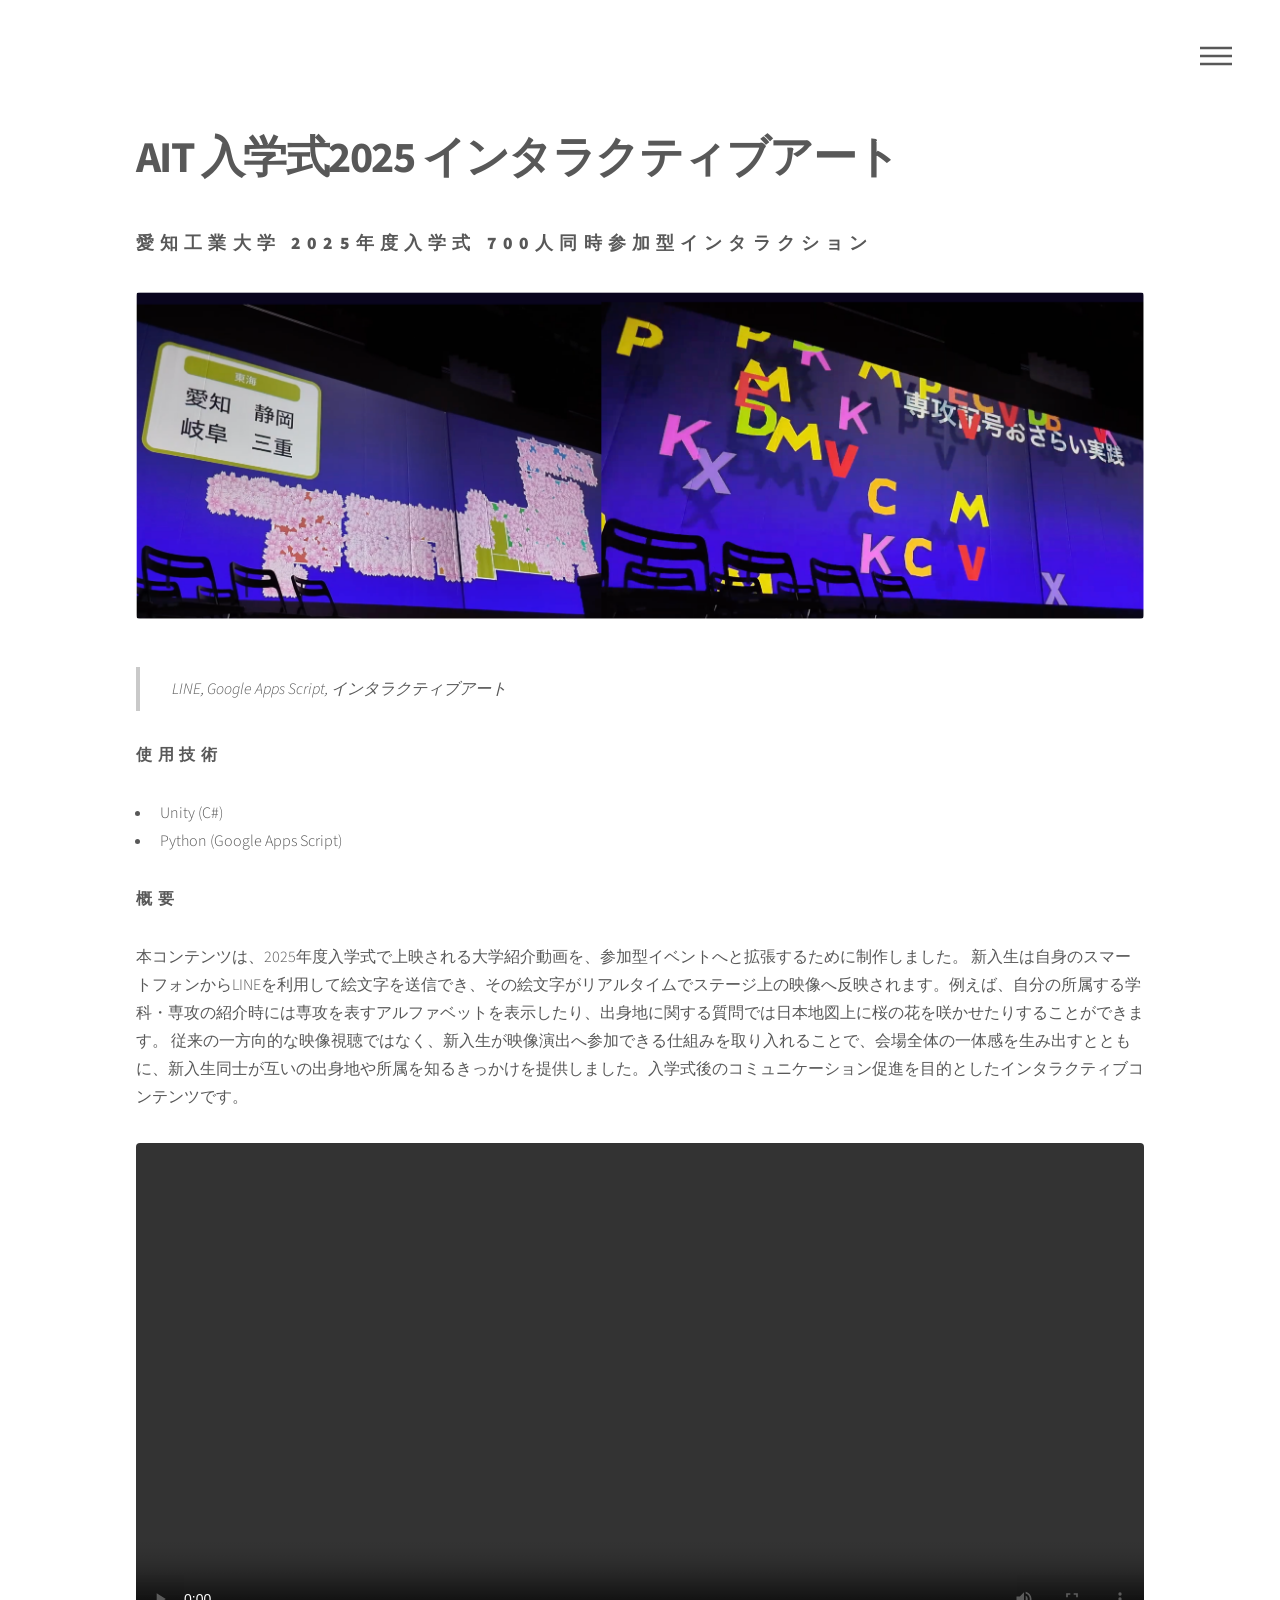
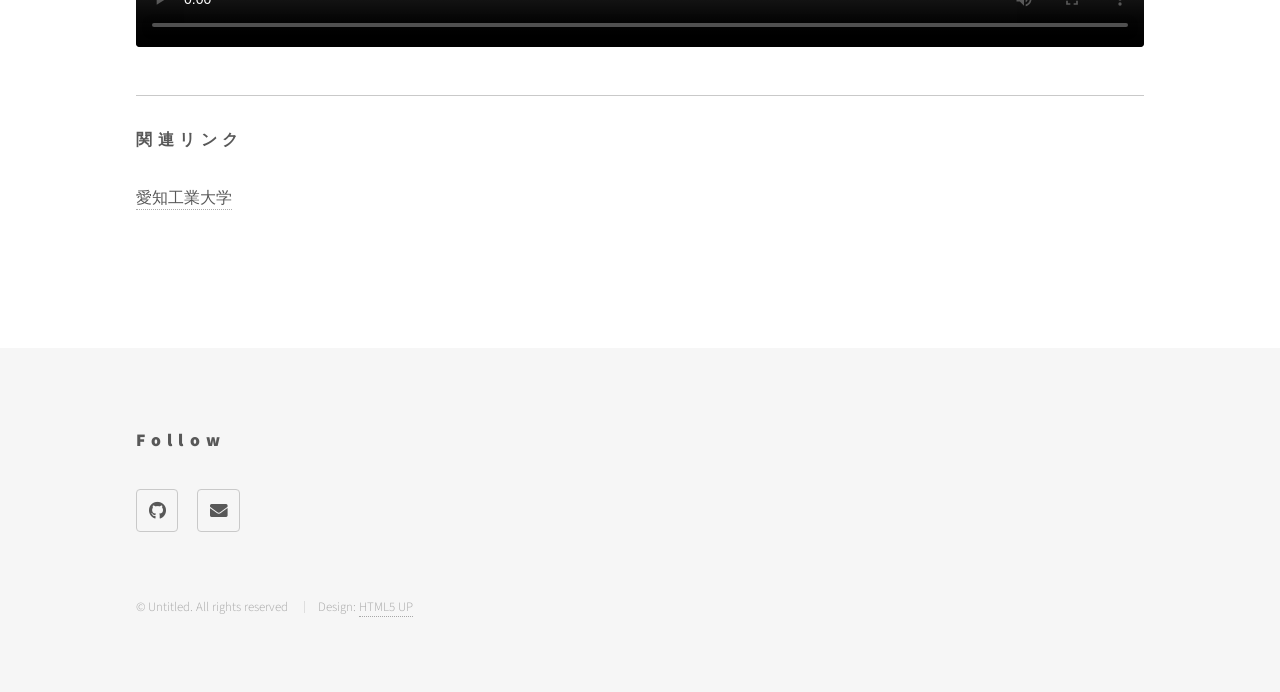
==== sub_pages/ait.html @ f47f924e "add: ait" ====
<!DOCTYPE HTML>
<!--
	Phantom by HTML5 UP
	html5up.net | @ajlkn
	Free for personal and commercial use under the CCA 3.0 license (html5up.net/license)
-->
<html lang="ja">

<head>
    <title>AIT 入学式2025</title>
    <meta charset="utf-8" />
    <meta name="viewport" content="width=device-width, initial-scale=1, user-scalable=no" />
    <link rel="stylesheet" href="../assets/css/main.css" />
    <noscript>
        <link rel="stylesheet" href="../assets/css/noscript.css" />
    </noscript>
</head>

<body class="is-preload">
    <!-- Wrapper -->
    <div id="wrapper">

        <!-- Header -->
        <header id="header">
            <div class="inner">

                <!-- Logo -->
                <!-- <a href="../index.html" class="logo">
                    <span class="symbol"><img src="../images/logo.svg" alt="" /></span><span
                        class="title">Portfolio</span>
                </a> -->

                <!-- Nav -->
                <nav>
                    <ul>
                        <li><a href="#menu">Menu</a></li>
                    </ul>
                </nav>

            </div>
        </header>

        <!-- Menu -->
        <nav id="menu">
            <h2>Menu</h2>
            <ul>
                <li><a href="../index.html">Home</a></li>
                <!--
                <li><a href="../generic.html">Ipsum veroeros</a></li>
                <li><a href="../generic.html">Tempus etiam</a></li>
                <li><a href="../generic.html">Consequat dolor</a></li>
                <li><a href="../elements.html">Elements</a></li>
                -->
            </ul>
        </nav>

        <!-- Main -->
        <div id="main">
            <div class="inner">
                <h1>AIT 入学式2025 インタラクティブアート</h1>
                <h2>愛知工業大学 2025年度入学式 700人同時参加型インタラクション</h2>
                <span class="image main"><img src="../images/sub_pages/ait/header.png" alt="" /></span>

                <blockquote>LINE, Google Apps Script, インタラクティブアート</blockquote>

                <div class="raw">
                    <h3>使用技術</h3>
                    <ul>
                        <li>Unity (C#)</li>
                        <li>Python (Google Apps Script)</li>
                    </ul>
                </div>

                <h3>概要</h3>
                <p>
                    本コンテンツは、2025年度入学式で上映される大学紹介動画を、参加型イベントへと拡張するために制作しました。
                    新入生は自身のスマートフォンからLINEを利用して絵文字を送信でき、その絵文字がリアルタイムでステージ上の映像へ反映されます。例えば、自分の所属する学科・専攻の紹介時には専攻を表すアルファベットを表示したり、出身地に関する質問では日本地図上に桜の花を咲かせたりすることができます。
                    従来の一方向的な映像視聴ではなく、新入生が映像演出へ参加できる仕組みを取り入れることで、会場全体の一体感を生み出すとともに、新入生同士が互いの出身地や所属を知るきっかけを提供しました。入学式後のコミュニケーション促進を目的としたインタラクティブコンテンツです。
                </p>

                <span class="image main"><video src="../movies/sub_pages/ait/ait.mp4" controls
                        style="width: 100%; display: block; border-radius: 4px;"></video></span>

                <hr style="clear: both;" />
                <h3>関連リンク</h3>
                <ul class="alt">
                    <li><a href="https://www.ait.ac.jp/">愛知工業大学</a></li>
                </ul>
            </div>
        </div>

        <!-- Footer -->
        <footer id="footer">
            <div class="inner">
                <section>
                    <h2>Follow</h2>
                    <ul class="icons">
                        <li><a href="https://github.com/Nibosi0501/Nibosi0501"
                                class="icon brands style2 fa-github"><span class="label">GitHub</span></a></li>
                        <li><a href="mailto:nibosi0501@gmail.com" class="icon solid style2 fa-envelope"><span
                                    class="label">Email</span></a></li>
                    </ul>
                </section>
                <ul class="copyright">
                    <li>&copy; Untitled. All rights reserved</li>
                    <li>Design: <a href="http://html5up.net">HTML5 UP</a></li>
                </ul>
            </div>
        </footer>

    </div>

    <!-- Scripts -->
    <script src="../assets/js/jquery.min.js"></script>
    <script src="../assets/js/browser.min.js"></script>
    <script src="../assets/js/breakpoints.min.js"></script>
    <script src="../assets/js/util.js"></script>
    <script src="../assets/js/main.js"></script>

</body>

</html>
---- assets/css/main.css ----
@import url(fontawesome-all.min.css);
@import url("https://fonts.googleapis.com/css?family=Source+Sans+Pro:300,700,900");

/*
	Phantom by HTML5 UP
	html5up.net | @ajlkn
	Free for personal and commercial use under the CCA 3.0 license (html5up.net/license)
*/

html,
body,
div,
span,
applet,
object,
iframe,
h1,
h2,
h3,
h4,
h5,
h6,
p,
blockquote,
pre,
a,
abbr,
acronym,
address,
big,
cite,
code,
del,
dfn,
em,
img,
ins,
kbd,
q,
s,
samp,
small,
strike,
strong,
sub,
sup,
tt,
var,
b,
u,
i,
center,
dl,
dt,
dd,
ol,
ul,
li,
fieldset,
form,
label,
legend,
table,
caption,
tbody,
tfoot,
thead,
tr,
th,
td,
article,
aside,
canvas,
details,
embed,
figure,
figcaption,
footer,
header,
hgroup,
menu,
nav,
output,
ruby,
section,
summary,
time,
mark,
audio,
video {
	margin: 0;
	padding: 0;
	border: 0;
	font-size: 100%;
	font: inherit;
	vertical-align: baseline;
}

article,
aside,
details,
figcaption,
figure,
footer,
header,
hgroup,
menu,
nav,
section {
	display: block;
}

body {
	line-height: 1;
}

ol,
ul {
	list-style: none;
}

blockquote,
q {
	quotes: none;
}

blockquote:before,
blockquote:after,
q:before,
q:after {
	content: '';
	content: none;
}

table {
	border-collapse: collapse;
	border-spacing: 0;
}

body {
	-webkit-text-size-adjust: none;
}

mark {
	background-color: transparent;
	color: inherit;
}

input::-moz-focus-inner {
	border: 0;
	padding: 0;
}

input,
select,
textarea {
	-moz-appearance: none;
	-webkit-appearance: none;
	-ms-appearance: none;
	appearance: none;
}

/* Basic */

@-ms-viewport {
	width: device-width;
}

body {
	-ms-overflow-style: scrollbar;
}

@media screen and (max-width: 480px) {

	html,
	body {
		min-width: 320px;
	}

}

html {
	box-sizing: border-box;
}

*,
*:before,
*:after {
	box-sizing: inherit;
}

body {
	background: #ffffff;
}

body.is-preload *,
body.is-preload *:before,
body.is-preload *:after {
	-moz-animation: none !important;
	-webkit-animation: none !important;
	-ms-animation: none !important;
	animation: none !important;
	-moz-transition: none !important;
	-webkit-transition: none !important;
	-ms-transition: none !important;
	transition: none !important;
}

/* Type */

body,
input,
select,
textarea {
	color: #585858;
	font-family: "Source Sans Pro", Helvetica, sans-serif;
	font-size: 16pt;
	font-weight: 300;
	line-height: 1.75;
}

@media screen and (max-width: 1680px) {

	body,
	input,
	select,
	textarea {
		font-size: 14pt;
	}

}

@media screen and (max-width: 1280px) {

	body,
	input,
	select,
	textarea {
		font-size: 12pt;
	}

}

a {
	-moz-transition: border-bottom-color 0.2s ease, color 0.2s ease;
	-webkit-transition: border-bottom-color 0.2s ease, color 0.2s ease;
	-ms-transition: border-bottom-color 0.2s ease, color 0.2s ease;
	transition: border-bottom-color 0.2s ease, color 0.2s ease;
	text-decoration: none;
	color: #585858;
	border-bottom: dotted 1px rgba(88, 88, 88, 0.5);
}

a:hover {
	border-bottom-color: transparent;
	color: #f2849e !important;
}

strong,
b {
	font-weight: 900;
}

em,
i {
	font-style: italic;
}

p {
	margin: 0 0 2em 0;
}

h1 {
	font-size: 2.75em;
	font-weight: 700;
	line-height: 1.3;
	margin: 0 0 1em 0;
	letter-spacing: -0.035em;
}

h1 a {
	color: inherit;
}

@media screen and (max-width: 736px) {

	h1 {
		font-size: 2em;
		margin: 0 0 1em 0;
	}

}

@media screen and (max-width: 360px) {

	h1 {
		font-size: 1.75em;
	}

}

h2,
h3,
h4,
h5,
h6 {
	font-weight: 900;
	line-height: 1.5;
	margin: 0 0 2em 0;
	/* text-transform: uppercase; */
	letter-spacing: 0.35em;
}

h2 a,
h3 a,
h4 a,
h5 a,
h6 a {
	color: inherit;
}

h2 {
	font-size: 1.1em;
}

h3 {
	font-size: 1em;
}

h4 {
	font-size: 0.8em;
}

h5 {
	font-size: 0.8em;
}

h6 {
	font-size: 0.8em;
}

@media screen and (max-width: 980px) {

	h1 br,
	h2 br,
	h3 br,
	h4 br,
	h5 br,
	h6 br {
		display: none;
	}

}

@media screen and (max-width: 736px) {

	h2 {
		font-size: 1em;
	}

	h3 {
		font-size: 0.8em;
	}

}

sub {
	font-size: 0.8em;
	position: relative;
	top: 0.5em;
}

sup {
	font-size: 0.8em;
	position: relative;
	top: -0.5em;
}

blockquote {
	border-left: solid 4px #c9c9c9;
	font-style: italic;
	margin: 0 0 2em 0;
	padding: 0.5em 0 0.5em 2em;
}

code {
	background: rgba(144, 144, 144, 0.075);
	border-radius: 4px;
	border: solid 1px #c9c9c9;
	font-family: "Courier New", monospace;
	font-size: 0.9em;
	margin: 0 0.25em;
	padding: 0.25em 0.65em;
}

pre {
	-webkit-overflow-scrolling: touch;
	font-family: "Courier New", monospace;
	font-size: 0.9em;
	margin: 0 0 2em 0;
}

pre code {
	display: block;
	line-height: 1.75;
	padding: 1em 1.5em;
	overflow-x: auto;
}

hr {
	border: 0;
	border-bottom: solid 1px #c9c9c9;
	margin: 2em 0;
}

hr.major {
	margin: 3em 0;
}

.align-left {
	text-align: left;
}

.align-center {
	text-align: center;
}

.align-right {
	text-align: right;
}

/* Row */

.row {
	display: flex;
	flex-wrap: wrap;
	box-sizing: border-box;
	align-items: stretch;
}

.row>* {
	box-sizing: border-box;
}

.row.gtr-uniform>*> :last-child {
	margin-bottom: 0;
}

.row.aln-left {
	justify-content: flex-start;
}

.row.aln-center {
	justify-content: center;
}

.row.aln-right {
	justify-content: flex-end;
}

.row.aln-top {
	align-items: flex-start;
}

.row.aln-middle {
	align-items: center;
}

.row.aln-bottom {
	align-items: flex-end;
}

.row>.imp {
	order: -1;
}

.row>.col-1 {
	width: 8.33333%;
}

.row>.off-1 {
	margin-left: 8.33333%;
}

.row>.col-2 {
	width: 16.66667%;
}

.row>.off-2 {
	margin-left: 16.66667%;
}

.row>.col-3 {
	width: 25%;
}

.row>.off-3 {
	margin-left: 25%;
}

.row>.col-4 {
	width: 33.33333%;
}

.row>.off-4 {
	margin-left: 33.33333%;
}

.row>.col-5 {
	width: 41.66667%;
}

.row>.off-5 {
	margin-left: 41.66667%;
}

.row>.col-6 {
	width: 50%;
}

.row>.off-6 {
	margin-left: 50%;
}

.row>.col-7 {
	width: 58.33333%;
}

.row>.off-7 {
	margin-left: 58.33333%;
}

.row>.col-8 {
	width: 66.66667%;
}

.row>.off-8 {
	margin-left: 66.66667%;
}

.row>.col-9 {
	width: 75%;
}

.row>.off-9 {
	margin-left: 75%;
}

.row>.col-10 {
	width: 83.33333%;
}

.row>.off-10 {
	margin-left: 83.33333%;
}

.row>.col-11 {
	width: 91.66667%;
}

.row>.off-11 {
	margin-left: 91.66667%;
}

.row>.col-12 {
	width: 100%;
}

.row>.off-12 {
	margin-left: 100%;
}

.row.gtr-0 {
	margin-top: 0;
	margin-left: 0em;
}

.row.gtr-0>* {
	padding: 0 0 0 0em;
}

.row.gtr-0.gtr-uniform {
	margin-top: 0em;
}

.row.gtr-0.gtr-uniform>* {
	padding-top: 0em;
}

.row.gtr-25 {
	margin-top: 0;
	margin-left: -0.5em;
}

.row.gtr-25>* {
	padding: 0 0 0 0.5em;
}

.row.gtr-25.gtr-uniform {
	margin-top: -0.5em;
}

.row.gtr-25.gtr-uniform>* {
	padding-top: 0.5em;
}

.row.gtr-50 {
	margin-top: 0;
	margin-left: -1em;
}

.row.gtr-50>* {
	padding: 0 0 0 1em;
}

.row.gtr-50.gtr-uniform {
	margin-top: -1em;
}

.row.gtr-50.gtr-uniform>* {
	padding-top: 1em;
}

.row {
	margin-top: 0;
	margin-left: -2em;
}

.row>* {
	padding: 0 0 0 2em;
}

.row.gtr-uniform {
	margin-top: -2em;
}

.row.gtr-uniform>* {
	padding-top: 2em;
}

.row.gtr-150 {
	margin-top: 0;
	margin-left: -3em;
}

.row.gtr-150>* {
	padding: 0 0 0 3em;
}

.row.gtr-150.gtr-uniform {
	margin-top: -3em;
}

.row.gtr-150.gtr-uniform>* {
	padding-top: 3em;
}

.row.gtr-200 {
	margin-top: 0;
	margin-left: -4em;
}

.row.gtr-200>* {
	padding: 0 0 0 4em;
}

.row.gtr-200.gtr-uniform {
	margin-top: -4em;
}

.row.gtr-200.gtr-uniform>* {
	padding-top: 4em;
}

@media screen and (max-width: 1680px) {

	.row {
		display: flex;
		flex-wrap: wrap;
		box-sizing: border-box;
		align-items: stretch;
	}

	.row>* {
		box-sizing: border-box;
	}

	.row.gtr-uniform>*> :last-child {
		margin-bottom: 0;
	}

	.row.aln-left {
		justify-content: flex-start;
	}

	.row.aln-center {
		justify-content: center;
	}

	.row.aln-right {
		justify-content: flex-end;
	}

	.row.aln-top {
		align-items: flex-start;
	}

	.row.aln-middle {
		align-items: center;
	}

	.row.aln-bottom {
		align-items: flex-end;
	}

	.row>.imp-xlarge {
		order: -1;
	}

	.row>.col-1-xlarge {
		width: 8.33333%;
	}

	.row>.off-1-xlarge {
		margin-left: 8.33333%;
	}

	.row>.col-2-xlarge {
		width: 16.66667%;
	}

	.row>.off-2-xlarge {
		margin-left: 16.66667%;
	}

	.row>.col-3-xlarge {
		width: 25%;
	}

	.row>.off-3-xlarge {
		margin-left: 25%;
	}

	.row>.col-4-xlarge {
		width: 33.33333%;
	}

	.row>.off-4-xlarge {
		margin-left: 33.33333%;
	}

	.row>.col-5-xlarge {
		width: 41.66667%;
	}

	.row>.off-5-xlarge {
		margin-left: 41.66667%;
	}

	.row>.col-6-xlarge {
		width: 50%;
	}

	.row>.off-6-xlarge {
		margin-left: 50%;
	}

	.row>.col-7-xlarge {
		width: 58.33333%;
	}

	.row>.off-7-xlarge {
		margin-left: 58.33333%;
	}

	.row>.col-8-xlarge {
		width: 66.66667%;
	}

	.row>.off-8-xlarge {
		margin-left: 66.66667%;
	}

	.row>.col-9-xlarge {
		width: 75%;
	}

	.row>.off-9-xlarge {
		margin-left: 75%;
	}

	.row>.col-10-xlarge {
		width: 83.33333%;
	}

	.row>.off-10-xlarge {
		margin-left: 83.33333%;
	}

	.row>.col-11-xlarge {
		width: 91.66667%;
	}

	.row>.off-11-xlarge {
		margin-left: 91.66667%;
	}

	.row>.col-12-xlarge {
		width: 100%;
	}

	.row>.off-12-xlarge {
		margin-left: 100%;
	}

	.row.gtr-0 {
		margin-top: 0;
		margin-left: 0em;
	}

	.row.gtr-0>* {
		padding: 0 0 0 0em;
	}

	.row.gtr-0.gtr-uniform {
		margin-top: 0em;
	}

	.row.gtr-0.gtr-uniform>* {
		padding-top: 0em;
	}

	.row.gtr-25 {
		margin-top: 0;
		margin-left: -0.5em;
	}

	.row.gtr-25>* {
		padding: 0 0 0 0.5em;
	}

	.row.gtr-25.gtr-uniform {
		margin-top: -0.5em;
	}

	.row.gtr-25.gtr-uniform>* {
		padding-top: 0.5em;
	}

	.row.gtr-50 {
		margin-top: 0;
		margin-left: -1em;
	}

	.row.gtr-50>* {
		padding: 0 0 0 1em;
	}

	.row.gtr-50.gtr-uniform {
		margin-top: -1em;
	}

	.row.gtr-50.gtr-uniform>* {
		padding-top: 1em;
	}

	.row {
		margin-top: 0;
		margin-left: -2em;
	}

	.row>* {
		padding: 0 0 0 2em;
	}

	.row.gtr-uniform {
		margin-top: -2em;
	}

	.row.gtr-uniform>* {
		padding-top: 2em;
	}

	.row.gtr-150 {
		margin-top: 0;
		margin-left: -3em;
	}

	.row.gtr-150>* {
		padding: 0 0 0 3em;
	}

	.row.gtr-150.gtr-uniform {
		margin-top: -3em;
	}

	.row.gtr-150.gtr-uniform>* {
		padding-top: 3em;
	}

	.row.gtr-200 {
		margin-top: 0;
		margin-left: -4em;
	}

	.row.gtr-200>* {
		padding: 0 0 0 4em;
	}

	.row.gtr-200.gtr-uniform {
		margin-top: -4em;
	}

	.row.gtr-200.gtr-uniform>* {
		padding-top: 4em;
	}

}

@media screen and (max-width: 1280px) {

	.row {
		display: flex;
		flex-wrap: wrap;
		box-sizing: border-box;
		align-items: stretch;
	}

	.row>* {
		box-sizing: border-box;
	}

	.row.gtr-uniform>*> :last-child {
		margin-bottom: 0;
	}

	.row.aln-left {
		justify-content: flex-start;
	}

	.row.aln-center {
		justify-content: center;
	}

	.row.aln-right {
		justify-content: flex-end;
	}

	.row.aln-top {
		align-items: flex-start;
	}

	.row.aln-middle {
		align-items: center;
	}

	.row.aln-bottom {
		align-items: flex-end;
	}

	.row>.imp-large {
		order: -1;
	}

	.row>.col-1-large {
		width: 8.33333%;
	}

	.row>.off-1-large {
		margin-left: 8.33333%;
	}

	.row>.col-2-large {
		width: 16.66667%;
	}

	.row>.off-2-large {
		margin-left: 16.66667%;
	}

	.row>.col-3-large {
		width: 25%;
	}

	.row>.off-3-large {
		margin-left: 25%;
	}

	.row>.col-4-large {
		width: 33.33333%;
	}

	.row>.off-4-large {
		margin-left: 33.33333%;
	}

	.row>.col-5-large {
		width: 41.66667%;
	}

	.row>.off-5-large {
		margin-left: 41.66667%;
	}

	.row>.col-6-large {
		width: 50%;
	}

	.row>.off-6-large {
		margin-left: 50%;
	}

	.row>.col-7-large {
		width: 58.33333%;
	}

	.row>.off-7-large {
		margin-left: 58.33333%;
	}

	.row>.col-8-large {
		width: 66.66667%;
	}

	.row>.off-8-large {
		margin-left: 66.66667%;
	}

	.row>.col-9-large {
		width: 75%;
	}

	.row>.off-9-large {
		margin-left: 75%;
	}

	.row>.col-10-large {
		width: 83.33333%;
	}

	.row>.off-10-large {
		margin-left: 83.33333%;
	}

	.row>.col-11-large {
		width: 91.66667%;
	}

	.row>.off-11-large {
		margin-left: 91.66667%;
	}

	.row>.col-12-large {
		width: 100%;
	}

	.row>.off-12-large {
		margin-left: 100%;
	}

	.row.gtr-0 {
		margin-top: 0;
		margin-left: 0em;
	}

	.row.gtr-0>* {
		padding: 0 0 0 0em;
	}

	.row.gtr-0.gtr-uniform {
		margin-top: 0em;
	}

	.row.gtr-0.gtr-uniform>* {
		padding-top: 0em;
	}

	.row.gtr-25 {
		margin-top: 0;
		margin-left: -0.5em;
	}

	.row.gtr-25>* {
		padding: 0 0 0 0.5em;
	}

	.row.gtr-25.gtr-uniform {
		margin-top: -0.5em;
	}

	.row.gtr-25.gtr-uniform>* {
		padding-top: 0.5em;
	}

	.row.gtr-50 {
		margin-top: 0;
		margin-left: -1em;
	}

	.row.gtr-50>* {
		padding: 0 0 0 1em;
	}

	.row.gtr-50.gtr-uniform {
		margin-top: -1em;
	}

	.row.gtr-50.gtr-uniform>* {
		padding-top: 1em;
	}

	.row {
		margin-top: 0;
		margin-left: -2em;
	}

	.row>* {
		padding: 0 0 0 2em;
	}

	.row.gtr-uniform {
		margin-top: -2em;
	}

	.row.gtr-uniform>* {
		padding-top: 2em;
	}

	.row.gtr-150 {
		margin-top: 0;
		margin-left: -3em;
	}

	.row.gtr-150>* {
		padding: 0 0 0 3em;
	}

	.row.gtr-150.gtr-uniform {
		margin-top: -3em;
	}

	.row.gtr-150.gtr-uniform>* {
		padding-top: 3em;
	}

	.row.gtr-200 {
		margin-top: 0;
		margin-left: -4em;
	}

	.row.gtr-200>* {
		padding: 0 0 0 4em;
	}

	.row.gtr-200.gtr-uniform {
		margin-top: -4em;
	}

	.row.gtr-200.gtr-uniform>* {
		padding-top: 4em;
	}

}

@media screen and (max-width: 980px) {

	.row {
		display: flex;
		flex-wrap: wrap;
		box-sizing: border-box;
		align-items: stretch;
	}

	.row>* {
		box-sizing: border-box;
	}

	.row.gtr-uniform>*> :last-child {
		margin-bottom: 0;
	}

	.row.aln-left {
		justify-content: flex-start;
	}

	.row.aln-center {
		justify-content: center;
	}

	.row.aln-right {
		justify-content: flex-end;
	}

	.row.aln-top {
		align-items: flex-start;
	}

	.row.aln-middle {
		align-items: center;
	}

	.row.aln-bottom {
		align-items: flex-end;
	}

	.row>.imp-medium {
		order: -1;
	}

	.row>.col-1-medium {
		width: 8.33333%;
	}

	.row>.off-1-medium {
		margin-left: 8.33333%;
	}

	.row>.col-2-medium {
		width: 16.66667%;
	}

	.row>.off-2-medium {
		margin-left: 16.66667%;
	}

	.row>.col-3-medium {
		width: 25%;
	}

	.row>.off-3-medium {
		margin-left: 25%;
	}

	.row>.col-4-medium {
		width: 33.33333%;
	}

	.row>.off-4-medium {
		margin-left: 33.33333%;
	}

	.row>.col-5-medium {
		width: 41.66667%;
	}

	.row>.off-5-medium {
		margin-left: 41.66667%;
	}

	.row>.col-6-medium {
		width: 50%;
	}

	.row>.off-6-medium {
		margin-left: 50%;
	}

	.row>.col-7-medium {
		width: 58.33333%;
	}

	.row>.off-7-medium {
		margin-left: 58.33333%;
	}

	.row>.col-8-medium {
		width: 66.66667%;
	}

	.row>.off-8-medium {
		margin-left: 66.66667%;
	}

	.row>.col-9-medium {
		width: 75%;
	}

	.row>.off-9-medium {
		margin-left: 75%;
	}

	.row>.col-10-medium {
		width: 83.33333%;
	}

	.row>.off-10-medium {
		margin-left: 83.33333%;
	}

	.row>.col-11-medium {
		width: 91.66667%;
	}

	.row>.off-11-medium {
		margin-left: 91.66667%;
	}

	.row>.col-12-medium {
		width: 100%;
	}

	.row>.off-12-medium {
		margin-left: 100%;
	}

	.row.gtr-0 {
		margin-top: 0;
		margin-left: 0em;
	}

	.row.gtr-0>* {
		padding: 0 0 0 0em;
	}

	.row.gtr-0.gtr-uniform {
		margin-top: 0em;
	}

	.row.gtr-0.gtr-uniform>* {
		padding-top: 0em;
	}

	.row.gtr-25 {
		margin-top: 0;
		margin-left: -0.375em;
	}

	.row.gtr-25>* {
		padding: 0 0 0 0.375em;
	}

	.row.gtr-25.gtr-uniform {
		margin-top: -0.375em;
	}

	.row.gtr-25.gtr-uniform>* {
		padding-top: 0.375em;
	}

	.row.gtr-50 {
		margin-top: 0;
		margin-left: -0.75em;
	}

	.row.gtr-50>* {
		padding: 0 0 0 0.75em;
	}

	.row.gtr-50.gtr-uniform {
		margin-top: -0.75em;
	}

	.row.gtr-50.gtr-uniform>* {
		padding-top: 0.75em;
	}

	.row {
		margin-top: 0;
		margin-left: -1.5em;
	}

	.row>* {
		padding: 0 0 0 1.5em;
	}

	.row.gtr-uniform {
		margin-top: -1.5em;
	}

	.row.gtr-uniform>* {
		padding-top: 1.5em;
	}

	.row.gtr-150 {
		margin-top: 0;
		margin-left: -2.25em;
	}

	.row.gtr-150>* {
		padding: 0 0 0 2.25em;
	}

	.row.gtr-150.gtr-uniform {
		margin-top: -2.25em;
	}

	.row.gtr-150.gtr-uniform>* {
		padding-top: 2.25em;
	}

	.row.gtr-200 {
		margin-top: 0;
		margin-left: -3em;
	}

	.row.gtr-200>* {
		padding: 0 0 0 3em;
	}

	.row.gtr-200.gtr-uniform {
		margin-top: -3em;
	}

	.row.gtr-200.gtr-uniform>* {
		padding-top: 3em;
	}

}

@media screen and (max-width: 736px) {

	.row {
		display: flex;
		flex-wrap: wrap;
		box-sizing: border-box;
		align-items: stretch;
	}

	.row>* {
		box-sizing: border-box;
	}

	.row.gtr-uniform>*> :last-child {
		margin-bottom: 0;
	}

	.row.aln-left {
		justify-content: flex-start;
	}

	.row.aln-center {
		justify-content: center;
	}

	.row.aln-right {
		justify-content: flex-end;
	}

	.row.aln-top {
		align-items: flex-start;
	}

	.row.aln-middle {
		align-items: center;
	}

	.row.aln-bottom {
		align-items: flex-end;
	}

	.row>.imp-small {
		order: -1;
	}

	.row>.col-1-small {
		width: 8.33333%;
	}

	.row>.off-1-small {
		margin-left: 8.33333%;
	}

	.row>.col-2-small {
		width: 16.66667%;
	}

	.row>.off-2-small {
		margin-left: 16.66667%;
	}

	.row>.col-3-small {
		width: 25%;
	}

	.row>.off-3-small {
		margin-left: 25%;
	}

	.row>.col-4-small {
		width: 33.33333%;
	}

	.row>.off-4-small {
		margin-left: 33.33333%;
	}

	.row>.col-5-small {
		width: 41.66667%;
	}

	.row>.off-5-small {
		margin-left: 41.66667%;
	}

	.row>.col-6-small {
		width: 50%;
	}

	.row>.off-6-small {
		margin-left: 50%;
	}

	.row>.col-7-small {
		width: 58.33333%;
	}

	.row>.off-7-small {
		margin-left: 58.33333%;
	}

	.row>.col-8-small {
		width: 66.66667%;
	}

	.row>.off-8-small {
		margin-left: 66.66667%;
	}

	.row>.col-9-small {
		width: 75%;
	}

	.row>.off-9-small {
		margin-left: 75%;
	}

	.row>.col-10-small {
		width: 83.33333%;
	}

	.row>.off-10-small {
		margin-left: 83.33333%;
	}

	.row>.col-11-small {
		width: 91.66667%;
	}

	.row>.off-11-small {
		margin-left: 91.66667%;
	}

	.row>.col-12-small {
		width: 100%;
	}

	.row>.off-12-small {
		margin-left: 100%;
	}

	.row.gtr-0 {
		margin-top: 0;
		margin-left: 0em;
	}

	.row.gtr-0>* {
		padding: 0 0 0 0em;
	}

	.row.gtr-0.gtr-uniform {
		margin-top: 0em;
	}

	.row.gtr-0.gtr-uniform>* {
		padding-top: 0em;
	}

	.row.gtr-25 {
		margin-top: 0;
		margin-left: -0.25em;
	}

	.row.gtr-25>* {
		padding: 0 0 0 0.25em;
	}

	.row.gtr-25.gtr-uniform {
		margin-top: -0.25em;
	}

	.row.gtr-25.gtr-uniform>* {
		padding-top: 0.25em;
	}

	.row.gtr-50 {
		margin-top: 0;
		margin-left: -0.5em;
	}

	.row.gtr-50>* {
		padding: 0 0 0 0.5em;
	}

	.row.gtr-50.gtr-uniform {
		margin-top: -0.5em;
	}

	.row.gtr-50.gtr-uniform>* {
		padding-top: 0.5em;
	}

	.row {
		margin-top: 0;
		margin-left: -1em;
	}

	.row>* {
		padding: 0 0 0 1em;
	}

	.row.gtr-uniform {
		margin-top: -1em;
	}

	.row.gtr-uniform>* {
		padding-top: 1em;
	}

	.row.gtr-150 {
		margin-top: 0;
		margin-left: -1.5em;
	}

	.row.gtr-150>* {
		padding: 0 0 0 1.5em;
	}

	.row.gtr-150.gtr-uniform {
		margin-top: -1.5em;
	}

	.row.gtr-150.gtr-uniform>* {
		padding-top: 1.5em;
	}

	.row.gtr-200 {
		margin-top: 0;
		margin-left: -2em;
	}

	.row.gtr-200>* {
		padding: 0 0 0 2em;
	}

	.row.gtr-200.gtr-uniform {
		margin-top: -2em;
	}

	.row.gtr-200.gtr-uniform>* {
		padding-top: 2em;
	}

}

@media screen and (max-width: 480px) {

	.row {
		display: flex;
		flex-wrap: wrap;
		box-sizing: border-box;
		align-items: stretch;
	}

	.row>* {
		box-sizing: border-box;
	}

	.row.gtr-uniform>*> :last-child {
		margin-bottom: 0;
	}

	.row.aln-left {
		justify-content: flex-start;
	}

	.row.aln-center {
		justify-content: center;
	}

	.row.aln-right {
		justify-content: flex-end;
	}

	.row.aln-top {
		align-items: flex-start;
	}

	.row.aln-middle {
		align-items: center;
	}

	.row.aln-bottom {
		align-items: flex-end;
	}

	.row>.imp-xsmall {
		order: -1;
	}

	.row>.col-1-xsmall {
		width: 8.33333%;
	}

	.row>.off-1-xsmall {
		margin-left: 8.33333%;
	}

	.row>.col-2-xsmall {
		width: 16.66667%;
	}

	.row>.off-2-xsmall {
		margin-left: 16.66667%;
	}

	.row>.col-3-xsmall {
		width: 25%;
	}

	.row>.off-3-xsmall {
		margin-left: 25%;
	}

	.row>.col-4-xsmall {
		width: 33.33333%;
	}

	.row>.off-4-xsmall {
		margin-left: 33.33333%;
	}

	.row>.col-5-xsmall {
		width: 41.66667%;
	}

	.row>.off-5-xsmall {
		margin-left: 41.66667%;
	}

	.row>.col-6-xsmall {
		width: 50%;
	}

	.row>.off-6-xsmall {
		margin-left: 50%;
	}

	.row>.col-7-xsmall {
		width: 58.33333%;
	}

	.row>.off-7-xsmall {
		margin-left: 58.33333%;
	}

	.row>.col-8-xsmall {
		width: 66.66667%;
	}

	.row>.off-8-xsmall {
		margin-left: 66.66667%;
	}

	.row>.col-9-xsmall {
		width: 75%;
	}

	.row>.off-9-xsmall {
		margin-left: 75%;
	}

	.row>.col-10-xsmall {
		width: 83.33333%;
	}

	.row>.off-10-xsmall {
		margin-left: 83.33333%;
	}

	.row>.col-11-xsmall {
		width: 91.66667%;
	}

	.row>.off-11-xsmall {
		margin-left: 91.66667%;
	}

	.row>.col-12-xsmall {
		width: 100%;
	}

	.row>.off-12-xsmall {
		margin-left: 100%;
	}

	.row.gtr-0 {
		margin-top: 0;
		margin-left: 0em;
	}

	.row.gtr-0>* {
		padding: 0 0 0 0em;
	}

	.row.gtr-0.gtr-uniform {
		margin-top: 0em;
	}

	.row.gtr-0.gtr-uniform>* {
		padding-top: 0em;
	}

	.row.gtr-25 {
		margin-top: 0;
		margin-left: -0.25em;
	}

	.row.gtr-25>* {
		padding: 0 0 0 0.25em;
	}

	.row.gtr-25.gtr-uniform {
		margin-top: -0.25em;
	}

	.row.gtr-25.gtr-uniform>* {
		padding-top: 0.25em;
	}

	.row.gtr-50 {
		margin-top: 0;
		margin-left: -0.5em;
	}

	.row.gtr-50>* {
		padding: 0 0 0 0.5em;
	}

	.row.gtr-50.gtr-uniform {
		margin-top: -0.5em;
	}

	.row.gtr-50.gtr-uniform>* {
		padding-top: 0.5em;
	}

	.row {
		margin-top: 0;
		margin-left: -1em;
	}

	.row>* {
		padding: 0 0 0 1em;
	}

	.row.gtr-uniform {
		margin-top: -1em;
	}

	.row.gtr-uniform>* {
		padding-top: 1em;
	}

	.row.gtr-150 {
		margin-top: 0;
		margin-left: -1.5em;
	}

	.row.gtr-150>* {
		padding: 0 0 0 1.5em;
	}

	.row.gtr-150.gtr-uniform {
		margin-top: -1.5em;
	}

	.row.gtr-150.gtr-uniform>* {
		padding-top: 1.5em;
	}

	.row.gtr-200 {
		margin-top: 0;
		margin-left: -2em;
	}

	.row.gtr-200>* {
		padding: 0 0 0 2em;
	}

	.row.gtr-200.gtr-uniform {
		margin-top: -2em;
	}

	.row.gtr-200.gtr-uniform>* {
		padding-top: 2em;
	}

}

/* Section/Article */

section.special,
article.special {
	text-align: center;
}

header p {
	margin-top: -1em;
}

@media screen and (max-width: 736px) {

	header p {
		margin-top: 0;
	}

}

/* Icon */

.icon {
	text-decoration: none;
	border-bottom: none;
	position: relative;
}

.icon:before {
	-moz-osx-font-smoothing: grayscale;
	-webkit-font-smoothing: antialiased;
	display: inline-block;
	font-style: normal;
	font-variant: normal;
	text-rendering: auto;
	line-height: 1;
	text-transform: none !important;
	font-family: 'Font Awesome 5 Free';
	font-weight: 400;
}

.icon>.label {
	display: none;
}

.icon:before {
	line-height: inherit;
}

.icon.solid:before {
	font-weight: 900;
}

.icon.brands:before {
	font-family: 'Font Awesome 5 Brands';
}

.icon.style2 {
	-moz-transition: background-color 0.2s ease-in-out, color 0.2s ease-in-out, border-color 0.2s ease-in-out;
	-webkit-transition: background-color 0.2s ease-in-out, color 0.2s ease-in-out, border-color 0.2s ease-in-out;
	-ms-transition: background-color 0.2s ease-in-out, color 0.2s ease-in-out, border-color 0.2s ease-in-out;
	transition: background-color 0.2s ease-in-out, color 0.2s ease-in-out, border-color 0.2s ease-in-out;
	background-color: transparent;
	border: solid 1px #c9c9c9;
	border-radius: 4px;
	width: 2.65em;
	height: 2.65em;
	display: inline-block;
	text-align: center;
	line-height: 2.65em;
	color: inherit;
}

.icon.style2:before {
	font-size: 1.1em;
}

.icon.style2:hover {
	color: #f2849e;
	border-color: #f2849e;
}

.icon.style2:active {
	background-color: rgba(242, 132, 158, 0.1);
}

/* List */

ol {
	list-style: decimal;
	margin: 0 0 2em 0;
	padding-left: 1.25em;
}

ol li {
	padding-left: 0.25em;
}

ul {
	list-style: disc;
	margin: 0 0 2em 0;
	padding-left: 1em;
}

ul li {
	padding-left: 0.5em;
}

ul.alt {
	list-style: none;
	padding-left: 0;
}

ul.alt li {
	border-top: solid 1px #c9c9c9;
	padding: 0.5em 0;
}

ul.alt li:first-child {
	border-top: 0;
	padding-top: 0;
}

dl {
	margin: 0 0 2em 0;
}

dl dt {
	display: block;
	font-weight: 900;
	margin: 0 0 1em 0;
}

dl dd {
	margin-left: 2em;
}

/* Actions */

ul.actions {
	display: -moz-flex;
	display: -webkit-flex;
	display: -ms-flex;
	display: flex;
	cursor: default;
	list-style: none;
	margin-left: -1em;
	padding-left: 0;
}

ul.actions li {
	padding: 0 0 0 1em;
	vertical-align: middle;
}

ul.actions.special {
	-moz-justify-content: center;
	-webkit-justify-content: center;
	-ms-justify-content: center;
	justify-content: center;
	width: 100%;
	margin-left: 0;
}

ul.actions.special li:first-child {
	padding-left: 0;
}

ul.actions.stacked {
	-moz-flex-direction: column;
	-webkit-flex-direction: column;
	-ms-flex-direction: column;
	flex-direction: column;
	margin-left: 0;
}

ul.actions.stacked li {
	padding: 1.3em 0 0 0;
}

ul.actions.stacked li:first-child {
	padding-top: 0;
}

ul.actions.fit {
	width: calc(100% + 1em);
}

ul.actions.fit li {
	-moz-flex-grow: 1;
	-webkit-flex-grow: 1;
	-ms-flex-grow: 1;
	flex-grow: 1;
	-moz-flex-shrink: 1;
	-webkit-flex-shrink: 1;
	-ms-flex-shrink: 1;
	flex-shrink: 1;
	width: 100%;
}

ul.actions.fit li>* {
	width: 100%;
}

ul.actions.fit.stacked {
	width: 100%;
}

@media screen and (max-width: 480px) {

	ul.actions:not(.fixed) {
		-moz-flex-direction: column;
		-webkit-flex-direction: column;
		-ms-flex-direction: column;
		flex-direction: column;
		margin-left: 0;
		width: 100% !important;
	}

	ul.actions:not(.fixed) li {
		-moz-flex-grow: 1;
		-webkit-flex-grow: 1;
		-ms-flex-grow: 1;
		flex-grow: 1;
		-moz-flex-shrink: 1;
		-webkit-flex-shrink: 1;
		-ms-flex-shrink: 1;
		flex-shrink: 1;
		padding: 1em 0 0 0;
		text-align: center;
		width: 100%;
	}

	ul.actions:not(.fixed) li>* {
		width: 100%;
	}

	ul.actions:not(.fixed) li:first-child {
		padding-top: 0;
	}

	ul.actions:not(.fixed) li input[type="submit"],
	ul.actions:not(.fixed) li input[type="reset"],
	ul.actions:not(.fixed) li input[type="button"],
	ul.actions:not(.fixed) li button,
	ul.actions:not(.fixed) li .button {
		width: 100%;
	}

	ul.actions:not(.fixed) li input[type="submit"].icon:before,
	ul.actions:not(.fixed) li input[type="reset"].icon:before,
	ul.actions:not(.fixed) li input[type="button"].icon:before,
	ul.actions:not(.fixed) li button.icon:before,
	ul.actions:not(.fixed) li .button.icon:before {
		margin-left: -0.5rem;
	}

}

/* Icons */

ul.icons {
	cursor: default;
	list-style: none;
	padding-left: 0;
	margin: -1em 0 2em -1em;
}

ul.icons li {
	display: inline-block;
	padding: 1em 0 0 1em;
}

/* Form */

form {
	margin: 0 0 2em 0;
	overflow-x: hidden;
}

form> :last-child {
	margin-bottom: 0;
}

form>.fields {
	display: -moz-flex;
	display: -webkit-flex;
	display: -ms-flex;
	display: flex;
	-moz-flex-wrap: wrap;
	-webkit-flex-wrap: wrap;
	-ms-flex-wrap: wrap;
	flex-wrap: wrap;
	width: calc(100% + 3em);
	margin: -1.5em 0 2em -1.5em;
}

form>.fields>.field {
	-moz-flex-grow: 0;
	-webkit-flex-grow: 0;
	-ms-flex-grow: 0;
	flex-grow: 0;
	-moz-flex-shrink: 0;
	-webkit-flex-shrink: 0;
	-ms-flex-shrink: 0;
	flex-shrink: 0;
	padding: 1.5em 0 0 1.5em;
	width: calc(100% - 1.5em);
}

form>.fields>.field.half {
	width: calc(50% - 0.75em);
}

form>.fields>.field.third {
	width: calc(100%/3 - 0.5em);
}

form>.fields>.field.quarter {
	width: calc(25% - 0.375em);
}

@media screen and (max-width: 480px) {

	form>.fields {
		width: calc(100% + 3em);
		margin: -1.5em 0 2em -1.5em;
	}

	form>.fields>.field {
		padding: 1.5em 0 0 1.5em;
		width: calc(100% - 1.5em);
	}

	form>.fields>.field.half {
		width: calc(100% - 1.5em);
	}

	form>.fields>.field.third {
		width: calc(100% - 1.5em);
	}

	form>.fields>.field.quarter {
		width: calc(100% - 1.5em);
	}

}

label {
	display: block;
	font-size: 0.9em;
	font-weight: 900;
	margin: 0 0 1em 0;
}

input[type="text"],
input[type="password"],
input[type="email"],
input[type="tel"],
select,
textarea {
	-moz-appearance: none;
	-webkit-appearance: none;
	-ms-appearance: none;
	appearance: none;
	background-color: transparent;
	border: none;
	border-radius: 0;
	border-bottom: solid 1px #c9c9c9;
	color: inherit;
	display: block;
	outline: 0;
	padding: 0;
	text-decoration: none;
	width: 100%;
}

input[type="text"]:invalid,
input[type="password"]:invalid,
input[type="email"]:invalid,
input[type="tel"]:invalid,
select:invalid,
textarea:invalid {
	box-shadow: none;
}

input[type="text"]:focus,
input[type="password"]:focus,
input[type="email"]:focus,
input[type="tel"]:focus,
select:focus,
textarea:focus {
	border-bottom-color: #f2849e;
	box-shadow: inset 0 -1px 0 0 #f2849e;
}

select {
	background-image: url("data:image/svg+xml;charset=utf8,%3Csvg xmlns='http://www.w3.org/2000/svg' width='40' height='40' preserveAspectRatio='none' viewBox='0 0 40 40'%3E%3Cpath d='M9.4,12.3l10.4,10.4l10.4-10.4c0.2-0.2,0.5-0.4,0.9-0.4c0.3,0,0.6,0.1,0.9,0.4l3.3,3.3c0.2,0.2,0.4,0.5,0.4,0.9 c0,0.4-0.1,0.6-0.4,0.9L20.7,31.9c-0.2,0.2-0.5,0.4-0.9,0.4c-0.3,0-0.6-0.1-0.9-0.4L4.3,17.3c-0.2-0.2-0.4-0.5-0.4-0.9 c0-0.4,0.1-0.6,0.4-0.9l3.3-3.3c0.2-0.2,0.5-0.4,0.9-0.4S9.1,12.1,9.4,12.3z' fill='%23c9c9c9' /%3E%3C/svg%3E");
	background-size: 1.25rem;
	background-repeat: no-repeat;
	background-position: calc(100% - 1rem) center;
	height: 3em;
	padding-right: 3em;
	text-overflow: ellipsis;
}

select option {
	background: #ffffff;
}

select:focus::-ms-value {
	background-color: transparent;
}

select::-ms-expand {
	display: none;
}

input[type="text"],
input[type="password"],
input[type="email"],
select {
	height: 3em;
}

textarea {
	padding: 0;
	min-height: 3.75em;
}

input[type="checkbox"],
input[type="radio"] {
	-moz-appearance: none;
	-webkit-appearance: none;
	-ms-appearance: none;
	appearance: none;
	display: block;
	float: left;
	margin-right: -2em;
	opacity: 0;
	width: 1em;
	z-index: -1;
}

input[type="checkbox"]+label,
input[type="radio"]+label {
	text-decoration: none;
	color: #585858;
	cursor: pointer;
	display: inline-block;
	font-size: 1em;
	font-weight: 300;
	padding-left: 2.55em;
	padding-right: 0.75em;
	position: relative;
}

input[type="checkbox"]+label:before,
input[type="radio"]+label:before {
	-moz-osx-font-smoothing: grayscale;
	-webkit-font-smoothing: antialiased;
	display: inline-block;
	font-style: normal;
	font-variant: normal;
	text-rendering: auto;
	line-height: 1;
	text-transform: none !important;
	font-family: 'Font Awesome 5 Free';
	font-weight: 900;
}

input[type="checkbox"]+label:before,
input[type="radio"]+label:before {
	border-radius: 4px;
	border: solid 1px #c9c9c9;
	content: '';
	display: inline-block;
	font-size: 0.8em;
	height: 2.25em;
	left: 0;
	line-height: 2.25em;
	position: absolute;
	text-align: center;
	top: 0;
	width: 2.25em;
}

input[type="checkbox"]:checked+label:before,
input[type="radio"]:checked+label:before {
	background: #585858;
	border-color: #585858;
	color: #ffffff;
	content: '\f00c';
}

input[type="checkbox"]:focus+label:before,
input[type="radio"]:focus+label:before {
	border-color: #f2849e;
	box-shadow: 0 0 0 1px #f2849e;
}

input[type="checkbox"]+label:before {
	border-radius: 4px;
}

input[type="radio"]+label:before {
	border-radius: 100%;
}

/* Box */

.box {
	border-radius: 4px;
	border: solid 1px #c9c9c9;
	margin-bottom: 2em;
	padding: 1.5em;
}

.box> :last-child,
.box> :last-child> :last-child,
.box> :last-child> :last-child> :last-child {
	margin-bottom: 0;
}

.box.alt {
	border: 0;
	border-radius: 0;
	padding: 0;
}

/* Image */

.image {
	border-radius: 4px;
	border: 0;
	display: inline-block;
	position: relative;
}

.image img {
	border-radius: 4px;
	display: block;
}

.image.left,
.image.right {
	max-width: 40%;
}

.image.left img,
.image.right img {
	width: 100%;
}

.image.left {
	float: left;
	padding: 0 1.5em 1em 0;
	top: 0.25em;
}

.image.right {
	float: right;
	padding: 0 0 1em 1.5em;
	top: 0.25em;
}

.image.fit {
	display: block;
	margin: 0 0 2em 0;
	width: 100%;
}

.image.fit img {
	width: 100%;
}

.image.main {
	display: block;
	margin: 0 0 3em 0;
	width: 100%;
}

.image.main img {
	width: 100%;
}

@media screen and (max-width: 736px) {

	.image.main {
		margin: 0 0 2em 0;
	}

}

/* Table */

.table-wrapper {
	-webkit-overflow-scrolling: touch;
	overflow-x: auto;
}

table {
	margin: 0 0 2em 0;
	width: 100%;
}

table tbody tr {
	border: solid 1px #c9c9c9;
	border-left: 0;
	border-right: 0;
}

table tbody tr:nth-child(2n + 1) {
	background-color: rgba(144, 144, 144, 0.075);
}

table td {
	padding: 0.75em 0.75em;
}

table th {
	font-size: 0.9em;
	font-weight: 900;
	padding: 0 0.75em 0.75em 0.75em;
	text-align: left;
}

table thead {
	border-bottom: solid 2px #c9c9c9;
}

table tfoot {
	border-top: solid 2px #c9c9c9;
}

table.alt {
	border-collapse: separate;
}

table.alt tbody tr td {
	border: solid 1px #c9c9c9;
	border-left-width: 0;
	border-top-width: 0;
}

table.alt tbody tr td:first-child {
	border-left-width: 1px;
}

table.alt tbody tr:first-child td {
	border-top-width: 1px;
}

table.alt thead {
	border-bottom: 0;
}

table.alt tfoot {
	border-top: 0;
}

/* Button */

input[type="submit"],
input[type="reset"],
input[type="button"],
button,
.button {
	-moz-appearance: none;
	-webkit-appearance: none;
	-ms-appearance: none;
	appearance: none;
	-moz-transition: background-color 0.2s ease-in-out, color 0.2s ease-in-out, box-shadow 0.2s ease-in-out;
	-webkit-transition: background-color 0.2s ease-in-out, color 0.2s ease-in-out, box-shadow 0.2s ease-in-out;
	-ms-transition: background-color 0.2s ease-in-out, color 0.2s ease-in-out, box-shadow 0.2s ease-in-out;
	transition: background-color 0.2s ease-in-out, color 0.2s ease-in-out, box-shadow 0.2s ease-in-out;
	background-color: transparent;
	border-radius: 4px;
	border: 0;
	box-shadow: inset 0 0 0 2px #585858;
	color: #585858 !important;
	cursor: pointer;
	display: inline-block;
	font-size: 0.8em;
	font-weight: 900;
	height: 3.5em;
	letter-spacing: 0.35em;
	line-height: 3.45em;
	overflow: hidden;
	padding: 0 1.25em 0 1.6em;
	text-align: center;
	text-decoration: none;
	text-overflow: ellipsis;
	text-transform: uppercase;
	white-space: nowrap;
}

input[type="submit"].icon:before,
input[type="reset"].icon:before,
input[type="button"].icon:before,
button.icon:before,
.button.icon:before {
	margin-right: 0.5em;
}

input[type="submit"].fit,
input[type="reset"].fit,
input[type="button"].fit,
button.fit,
.button.fit {
	width: 100%;
}

input[type="submit"]:hover,
input[type="reset"]:hover,
input[type="button"]:hover,
button:hover,
.button:hover {
	color: #f2849e !important;
	box-shadow: inset 0 0 0 2px #f2849e;
}

input[type="submit"]:active,
input[type="reset"]:active,
input[type="button"]:active,
button:active,
.button:active {
	background-color: rgba(242, 132, 158, 0.1);
}

input[type="submit"].small,
input[type="reset"].small,
input[type="button"].small,
button.small,
.button.small {
	font-size: 0.6em;
}

input[type="submit"].large,
input[type="reset"].large,
input[type="button"].large,
button.large,
.button.large {
	font-size: 1em;
}

input[type="submit"].primary,
input[type="reset"].primary,
input[type="button"].primary,
button.primary,
.button.primary {
	box-shadow: none;
	background-color: #585858;
	color: #ffffff !important;
}

input[type="submit"].primary:hover,
input[type="reset"].primary:hover,
input[type="button"].primary:hover,
button.primary:hover,
.button.primary:hover {
	background-color: #f2849e;
}

input[type="submit"].primary:active,
input[type="reset"].primary:active,
input[type="button"].primary:active,
button.primary:active,
.button.primary:active {
	background-color: #ee5f81;
}

input[type="submit"].disabled,
input[type="submit"]:disabled,
input[type="reset"].disabled,
input[type="reset"]:disabled,
input[type="button"].disabled,
input[type="button"]:disabled,
button.disabled,
button:disabled,
.button.disabled,
.button:disabled {
	pointer-events: none;
	opacity: 0.25;
}

/* Tiles */

.tiles {
	display: -moz-flex;
	display: -webkit-flex;
	display: -ms-flex;
	display: flex;
	-moz-flex-wrap: wrap;
	-webkit-flex-wrap: wrap;
	-ms-flex-wrap: wrap;
	flex-wrap: wrap;
	position: relative;
	margin: -2.5em 0 0 -2.5em;
}

.tiles article {
	-moz-transition: -moz-transform 0.5s ease, opacity 0.5s ease;
	-webkit-transition: -webkit-transform 0.5s ease, opacity 0.5s ease;
	-ms-transition: -ms-transform 0.5s ease, opacity 0.5s ease;
	transition: transform 0.5s ease, opacity 0.5s ease;
	position: relative;
	width: calc(33.33333% - 2.5em);
	margin: 2.5em 0 0 2.5em;
}

.tiles article>.image {
	-moz-transition: -moz-transform 0.5s ease;
	-webkit-transition: -webkit-transform 0.5s ease;
	-ms-transition: -ms-transform 0.5s ease;
	transition: transform 0.5s ease;
	position: relative;
	display: block;
	width: 100%;
	border-radius: 4px;
	overflow: hidden;
}

.tiles article>.image img {
	display: block;
	width: 100%;
}

.tiles article>.image:before {
	pointer-events: none;
	-moz-transition: background-color 0.5s ease, opacity 0.5s ease;
	-webkit-transition: background-color 0.5s ease, opacity 0.5s ease;
	-ms-transition: background-color 0.5s ease, opacity 0.5s ease;
	transition: background-color 0.5s ease, opacity 0.5s ease;
	content: '';
	display: block;
	position: absolute;
	top: 0;
	left: 0;
	width: 100%;
	height: 100%;
	opacity: 1.0;
	z-index: 1;
	opacity: 0.8;
}

.tiles article>.image:after {
	pointer-events: none;
	-moz-transition: opacity 0.5s ease;
	-webkit-transition: opacity 0.5s ease;
	-ms-transition: opacity 0.5s ease;
	transition: opacity 0.5s ease;
	content: '';
	display: block;
	position: absolute;
	top: 0;
	left: 0;
	width: 100%;
	height: 100%;
	background-image: url("data:image/svg+xml;charset=utf8,%3Csvg xmlns='http://www.w3.org/2000/svg' width='100' height='100' viewBox='0 0 100 100' preserveAspectRatio='none'%3E%3Cstyle%3Eline %7B stroke-width: 0.25px%3B stroke: %23ffffff%3B %7D%3C/style%3E%3Cline x1='0' y1='0' x2='100' y2='100' /%3E%3Cline x1='100' y1='0' x2='0' y2='100' /%3E%3C/svg%3E");
	background-position: center;
	background-repeat: no-repeat;
	background-size: 100% 100%;
	opacity: 0.25;
	z-index: 2;
}

.tiles article>a {
	display: -moz-flex;
	display: -webkit-flex;
	display: -ms-flex;
	display: flex;
	-moz-flex-direction: column;
	-webkit-flex-direction: column;
	-ms-flex-direction: column;
	flex-direction: column;
	-moz-align-items: center;
	-webkit-align-items: center;
	-ms-align-items: center;
	align-items: center;
	-moz-justify-content: center;
	-webkit-justify-content: center;
	-ms-justify-content: center;
	justify-content: center;
	-moz-transition: background-color 0.5s ease, -moz-transform 0.5s ease;
	-webkit-transition: background-color 0.5s ease, -webkit-transform 0.5s ease;
	-ms-transition: background-color 0.5s ease, -ms-transform 0.5s ease;
	transition: background-color 0.5s ease, transform 0.5s ease;
	position: absolute;
	top: 0;
	left: 0;
	width: 100%;
	height: 100%;
	padding: 1em;
	border-radius: 4px;
	border-bottom: 0;
	color: #ffffff;
	text-align: center;
	text-decoration: none;
	z-index: 3;
}

.tiles article>a> :last-child {
	margin: 0;
}

.tiles article>a:hover {
	color: #ffffff !important;
}

.tiles article>a h2 {
	margin: 0;
}

.tiles article>a .content {
	-moz-transition: max-height 0.5s ease, opacity 0.5s ease;
	-webkit-transition: max-height 0.5s ease, opacity 0.5s ease;
	-ms-transition: max-height 0.5s ease, opacity 0.5s ease;
	transition: max-height 0.5s ease, opacity 0.5s ease;
	width: 100%;
	max-height: 0;
	line-height: 1.5;
	margin-top: 0.35em;
	opacity: 0;
}

.tiles article>a .content> :last-child {
	margin-bottom: 0;
}

.tiles article.style1>.image:before {
	background-color: #f2849e;
	opacity: 0.5;
}

.tiles article.style2>.image:before {
	background-color: #7ecaf6;
	opacity: 0.5;
}

.tiles article.style3>.image:before {
	background-color: #7bd0c1;
	opacity: 0.5;
}

.tiles article.style4>.image:before {
	background-color: #c75b9b;
	opacity: 0.5;
}

.tiles article.style5>.image:before {
	background-color: #ae85ca;
	opacity: 0.5;
}

.tiles article.style6>.image:before {
	background-color: #8499e7;
	opacity: 0.5;
}

body:not(.is-touch) .tiles article:hover>.image {
	-moz-transform: scale(1.1);
	-webkit-transform: scale(1.1);
	-ms-transform: scale(1.1);
	transform: scale(1.1);
}

body:not(.is-touch) .tiles article:hover>.image:before {
	background-color: #333333;
	opacity: 0.35;
}

body:not(.is-touch) .tiles article:hover>.image:after {
	opacity: 0;
}

body:not(.is-touch) .tiles article:hover .content {
	max-height: 15em;
	opacity: 1;
}

.tiles article.wide {
	width: calc(100% - 2.5em);
}

*+.tiles {
	margin-top: 2em;
}

body.is-preload .tiles article {
	-moz-transform: scale(0.9);
	-webkit-transform: scale(0.9);
	-ms-transform: scale(0.9);
	transform: scale(0.9);
	opacity: 0;
}

body.is-touch .tiles article .content {
	max-height: 15em;
	opacity: 1;
}

@media screen and (max-width: 1280px) {

	.tiles {
		margin: -1.25em 0 0 -1.25em;
	}

	.tiles article {
		width: calc(33.33333% - 1.25em);
		margin: 1.25em 0 0 1.25em;
	}

	.tiles article.wide {
		width: calc(100% - 1.25em);
	}

}

@media screen and (max-width: 980px) {

	.tiles {
		margin: -2.5em 0 0 -2.5em;
	}

	.tiles article {
		width: calc(50% - 2.5em);
		margin: 2.5em 0 0 2.5em;
	}

	.tiles article.wide {
		width: calc(100% - 2.5em);
	}

}

@media screen and (max-width: 736px) {

	.tiles {
		margin: -1.25em 0 0 -1.25em;
	}

	.tiles article {
		width: calc(50% - 1.25em);
		margin: 1.25em 0 0 1.25em;
	}

	.tiles article.wide {
		width: calc(100% - 1.25em);
	}

	.tiles article:hover>.image {
		-moz-transform: scale(1.0);
		-webkit-transform: scale(1.0);
		-ms-transform: scale(1.0);
		transform: scale(1.0);
	}

}

@media screen and (max-width: 480px) {

	.tiles {
		margin: 0;
	}

	.tiles article {
		width: 100%;
		margin: 1.25em 0 0 0;
	}

}

/* Header */

#header {
	padding: 8em 0 0.1em 0;
}

#header .logo {
	display: block;
	border-bottom: 0;
	color: inherit;
	font-weight: 900;
	letter-spacing: 0.35em;
	margin: 0 0 2.5em 0;
	text-decoration: none;
	text-transform: uppercase;
	display: inline-block;
}

#header .logo>* {
	display: inline-block;
	vertical-align: middle;
}

#header .logo .symbol {
	margin-right: 0.65em;
}

#header .logo .symbol img {
	display: block;
	width: 2em;
	height: 2em;
}

#header nav {
	position: fixed;
	right: 2em;
	top: 2em;
	z-index: 10000;
}

#header nav ul {
	display: -moz-flex;
	display: -webkit-flex;
	display: -ms-flex;
	display: flex;
	-moz-align-items: center;
	-webkit-align-items: center;
	-ms-align-items: center;
	align-items: center;
	list-style: none;
	margin: 0;
	padding: 0;
}

#header nav ul li {
	display: block;
	padding: 0;
}

#header nav ul li a {
	display: block;
	position: relative;
	height: 3em;
	line-height: 3em;
	padding: 0 1.5em;
	background-color: rgba(255, 255, 255, 0.5);
	border-radius: 4px;
	border: 0;
	font-size: 0.8em;
	font-weight: 900;
	letter-spacing: 0.35em;
	text-transform: uppercase;
}

#header nav ul li a[href="#menu"] {
	-webkit-tap-highlight-color: transparent;
	width: 4em;
	text-indent: 4em;
	font-size: 1em;
	overflow: hidden;
	padding: 0;
	white-space: nowrap;
}

#header nav ul li a[href="#menu"]:before,
#header nav ul li a[href="#menu"]:after {
	-moz-transition: opacity 0.2s ease;
	-webkit-transition: opacity 0.2s ease;
	-ms-transition: opacity 0.2s ease;
	transition: opacity 0.2s ease;
	content: '';
	display: block;
	position: absolute;
	top: 0;
	left: 0;
	width: 100%;
	height: 100%;
	background-position: center;
	background-repeat: no-repeat;
	background-size: 2em 2em;
}

#header nav ul li a[href="#menu"]:before {
	background-image: url("data:image/svg+xml;charset=utf8,%3Csvg xmlns='http://www.w3.org/2000/svg' width='100' height='100' viewBox='0 0 100 100' preserveAspectRatio='none'%3E%3Cstyle%3Eline %7B stroke-width: 8px%3B stroke: %23f2849e%3B %7D%3C/style%3E%3Cline x1='0' y1='25' x2='100' y2='25' /%3E%3Cline x1='0' y1='50' x2='100' y2='50' /%3E%3Cline x1='0' y1='75' x2='100' y2='75' /%3E%3C/svg%3E");
	opacity: 0;
}

#header nav ul li a[href="#menu"]:after {
	background-image: url("data:image/svg+xml;charset=utf8,%3Csvg xmlns='http://www.w3.org/2000/svg' width='100' height='100' viewBox='0 0 100 100' preserveAspectRatio='none'%3E%3Cstyle%3Eline %7B stroke-width: 8px%3B stroke: %23585858%3B %7D%3C/style%3E%3Cline x1='0' y1='25' x2='100' y2='25' /%3E%3Cline x1='0' y1='50' x2='100' y2='50' /%3E%3Cline x1='0' y1='75' x2='100' y2='75' /%3E%3C/svg%3E");
	opacity: 1;
}

#header nav ul li a[href="#menu"]:hover:before {
	opacity: 1;
}

#header nav ul li a[href="#menu"]:hover:after {
	opacity: 0;
}

@media screen and (max-width: 736px) {

	#header {
		padding: 4em 0 0.1em 0;
	}

	#header nav {
		right: 0.5em;
		top: 0.5em;
	}

	#header nav ul li a[href="#menu"]:before,
	#header nav ul li a[href="#menu"]:after {
		background-size: 1.5em 1.5em;
	}

}

/* Menu */

#wrapper {
	-moz-transition: opacity 0.45s ease;
	-webkit-transition: opacity 0.45s ease;
	-ms-transition: opacity 0.45s ease;
	transition: opacity 0.45s ease;
	opacity: 1;
}

#menu {
	-moz-transform: translateX(22em);
	-webkit-transform: translateX(22em);
	-ms-transform: translateX(22em);
	transform: translateX(22em);
	-moz-transition: -moz-transform 0.45s ease, visibility 0.45s;
	-webkit-transition: -webkit-transform 0.45s ease, visibility 0.45s;
	-ms-transition: -ms-transform 0.45s ease, visibility 0.45s;
	transition: transform 0.45s ease, visibility 0.45s;
	position: fixed;
	top: 0;
	right: 0;
	width: 22em;
	max-width: 80%;
	height: 100%;
	-webkit-overflow-scrolling: touch;
	background: #585858;
	color: #ffffff;
	cursor: default;
	visibility: hidden;
	z-index: 10002;
}

#menu>.inner {
	-moz-transition: opacity 0.45s ease;
	-webkit-transition: opacity 0.45s ease;
	-ms-transition: opacity 0.45s ease;
	transition: opacity 0.45s ease;
	-webkit-overflow-scrolling: touch;
	position: absolute;
	top: 0;
	left: 0;
	width: 100%;
	height: 100%;
	padding: 2.75em;
	opacity: 0;
	overflow-y: auto;
}

#menu>.inner>ul {
	list-style: none;
	margin: 0 0 1em 0;
	padding: 0;
}

#menu>.inner>ul>li {
	padding: 0;
	border-top: solid 1px rgba(255, 255, 255, 0.15);
}

#menu>.inner>ul>li a {
	display: block;
	padding: 1em 0;
	line-height: 1.5;
	border: 0;
	color: inherit;
}

#menu>.inner>ul>li:first-child {
	border-top: 0;
	margin-top: -1em;
}

#menu>.close {
	-moz-transition: opacity 0.45s ease, -moz-transform 0.45s ease;
	-webkit-transition: opacity 0.45s ease, -webkit-transform 0.45s ease;
	-ms-transition: opacity 0.45s ease, -ms-transform 0.45s ease;
	transition: opacity 0.45s ease, transform 0.45s ease;
	-moz-transform: scale(0.25) rotate(180deg);
	-webkit-transform: scale(0.25) rotate(180deg);
	-ms-transform: scale(0.25) rotate(180deg);
	transform: scale(0.25) rotate(180deg);
	-webkit-tap-highlight-color: transparent;
	display: block;
	position: absolute;
	top: 2em;
	left: -6em;
	width: 6em;
	text-indent: 6em;
	height: 3em;
	border: 0;
	font-size: 1em;
	opacity: 0;
	overflow: hidden;
	padding: 0;
	white-space: nowrap;
}

#menu>.close:before,
#menu>.close:after {
	-moz-transition: opacity 0.2s ease;
	-webkit-transition: opacity 0.2s ease;
	-ms-transition: opacity 0.2s ease;
	transition: opacity 0.2s ease;
	content: '';
	display: block;
	position: absolute;
	top: 0;
	left: 0;
	width: 100%;
	height: 100%;
	background-position: center;
	background-repeat: no-repeat;
	background-size: 2em 2em;
}

#menu>.close:before {
	background-image: url("data:image/svg+xml;charset=utf8,%3Csvg xmlns='http://www.w3.org/2000/svg' width='100' height='100' viewBox='0 0 100 100' preserveAspectRatio='none'%3E%3Cstyle%3Eline %7B stroke-width: 8px%3B stroke: %23f2849e%3B %7D%3C/style%3E%3Cline x1='15' y1='15' x2='85' y2='85' /%3E%3Cline x1='85' y1='15' x2='15' y2='85' /%3E%3C/svg%3E");
	opacity: 0;
}

#menu>.close:after {
	background-image: url("data:image/svg+xml;charset=utf8,%3Csvg xmlns='http://www.w3.org/2000/svg' width='100' height='100' viewBox='0 0 100 100' preserveAspectRatio='none'%3E%3Cstyle%3Eline %7B stroke-width: 8px%3B stroke: %23585858%3B %7D%3C/style%3E%3Cline x1='15' y1='15' x2='85' y2='85' /%3E%3Cline x1='85' y1='15' x2='15' y2='85' /%3E%3C/svg%3E");
	opacity: 1;
}

#menu>.close:hover:before {
	opacity: 1;
}

#menu>.close:hover:after {
	opacity: 0;
}

@media screen and (max-width: 736px) {

	#menu {
		-moz-transform: translateX(16.5em);
		-webkit-transform: translateX(16.5em);
		-ms-transform: translateX(16.5em);
		transform: translateX(16.5em);
		width: 16.5em;
	}

	#menu>.inner {
		padding: 2.75em 1.5em;
	}

	#menu>.close {
		top: 0.5em;
		left: -4.25em;
		width: 4.25em;
		text-indent: 4.25em;
	}

	#menu>.close:before,
	#menu>.close:after {
		background-size: 1.5em 1.5em;
	}

}

body.is-menu-visible #wrapper {
	pointer-events: none;
	cursor: default;
	opacity: 0.25;
}

body.is-menu-visible #menu {
	-moz-transform: translateX(0);
	-webkit-transform: translateX(0);
	-ms-transform: translateX(0);
	transform: translateX(0);
	visibility: visible;
}

body.is-menu-visible #menu>* {
	opacity: 1;
}

body.is-menu-visible #menu .close {
	-moz-transform: scale(1.0) rotate(0deg);
	-webkit-transform: scale(1.0) rotate(0deg);
	-ms-transform: scale(1.0) rotate(0deg);
	transform: scale(1.0) rotate(0deg);
	opacity: 1;
}

/* Main */

#main {
	padding: 0em 0 6em 0;
}

@media screen and (max-width: 736px) {

	#main {
		padding: 0em 0 4em 0;
	}

}

/* Footer */

#footer {
	padding: 5em 0 6em 0;
	background-color: #f6f6f6;
}

#footer>.inner {
	display: -moz-flex;
	display: -webkit-flex;
	display: -ms-flex;
	display: flex;
	-moz-flex-wrap: wrap;
	-webkit-flex-wrap: wrap;
	-ms-flex-wrap: wrap;
	flex-wrap: wrap;
	-moz-flex-direction: row;
	-webkit-flex-direction: row;
	-ms-flex-direction: row;
	flex-direction: row;
}

#footer>.inner>*> :last-child {
	margin-bottom: 0;
}

#footer>.inner section:nth-child(1) {
	width: calc(66% - 2.5em);
	margin-right: 2.5em;
}

#footer>.inner section:nth-child(2) {
	width: calc(33% - 2.5em);
	margin-left: 2.5em;
}

#footer>.inner .copyright {
	width: 100%;
	padding: 0;
	margin-top: 5em;
	list-style: none;
	font-size: 0.8em;
	color: rgba(88, 88, 88, 0.5);
}

#footer>.inner .copyright a {
	color: inherit;
}

#footer>.inner .copyright li {
	display: inline-block;
	border-left: solid 1px rgba(88, 88, 88, 0.15);
	line-height: 1;
	padding: 0 0 0 1em;
	margin: 0 0 0 1em;
}

#footer>.inner .copyright li:first-child {
	border-left: 0;
	padding-left: 0;
	margin-left: 0;
}

@media screen and (max-width: 1280px) {

	#footer {
		padding: 5em 0 3em 0;
	}

	#footer>.inner section:nth-child(1) {
		width: calc(66% - 1.25em);
		margin-right: 1.25em;
	}

	#footer>.inner section:nth-child(2) {
		width: calc(33% - 1.25em);
		margin-left: 1.25em;
	}

}

@media screen and (max-width: 980px) {

	#footer>.inner section:nth-child(1) {
		width: 66%;
		margin-right: 0;
	}

	#footer>.inner section:nth-child(2) {
		width: calc(33% - 2.5em);
		margin-left: 2.5em;
	}

}

@media screen and (max-width: 736px) {

	#footer {
		padding: 3em 0 1em 0;
	}

	#footer>.inner {
		-moz-flex-direction: column;
		-webkit-flex-direction: column;
		-ms-flex-direction: column;
		flex-direction: column;
	}

	#footer>.inner section:nth-child(1) {
		width: 100%;
		margin-right: 0;
		margin: 3em 0 0 0;
	}

	#footer>.inner section:nth-child(2) {
		-moz-order: -1;
		-webkit-order: -1;
		-ms-order: -1;
		order: -1;
		width: 100%;
		margin-left: 0;
	}

	#footer>.inner .copyright {
		margin-top: 3em;
	}

}

@media screen and (max-width: 480px) {

	#footer>.inner .copyright {
		margin-top: 3em;
	}

	#footer>.inner .copyright li {
		border-left: 0;
		padding-left: 0;
		margin: 0.75em 0 0 0;
		display: block;
		line-height: inherit;
	}

	#footer>.inner .copyright li:first-child {
		margin-top: 0;
	}

}

/* Wrapper */

#wrapper>*>.inner {
	width: 100%;
	max-width: 68em;
	margin: 0 auto;
	padding: 0 2.5em;
}

@media screen and (max-width: 736px) {

	#wrapper>*>.inner {
		padding: 0 1.25em;
	}

}
---- assets/css/noscript.css ----
/*
	Phantom by HTML5 UP
	html5up.net | @ajlkn
	Free for personal and commercial use under the CCA 3.0 license (html5up.net/license)
*/

/* Tiles */

	body.is-preload .tiles article {
		-moz-transform: none;
		-webkit-transform: none;
		-ms-transform: none;
		transform: none;
		opacity: 1;
	}
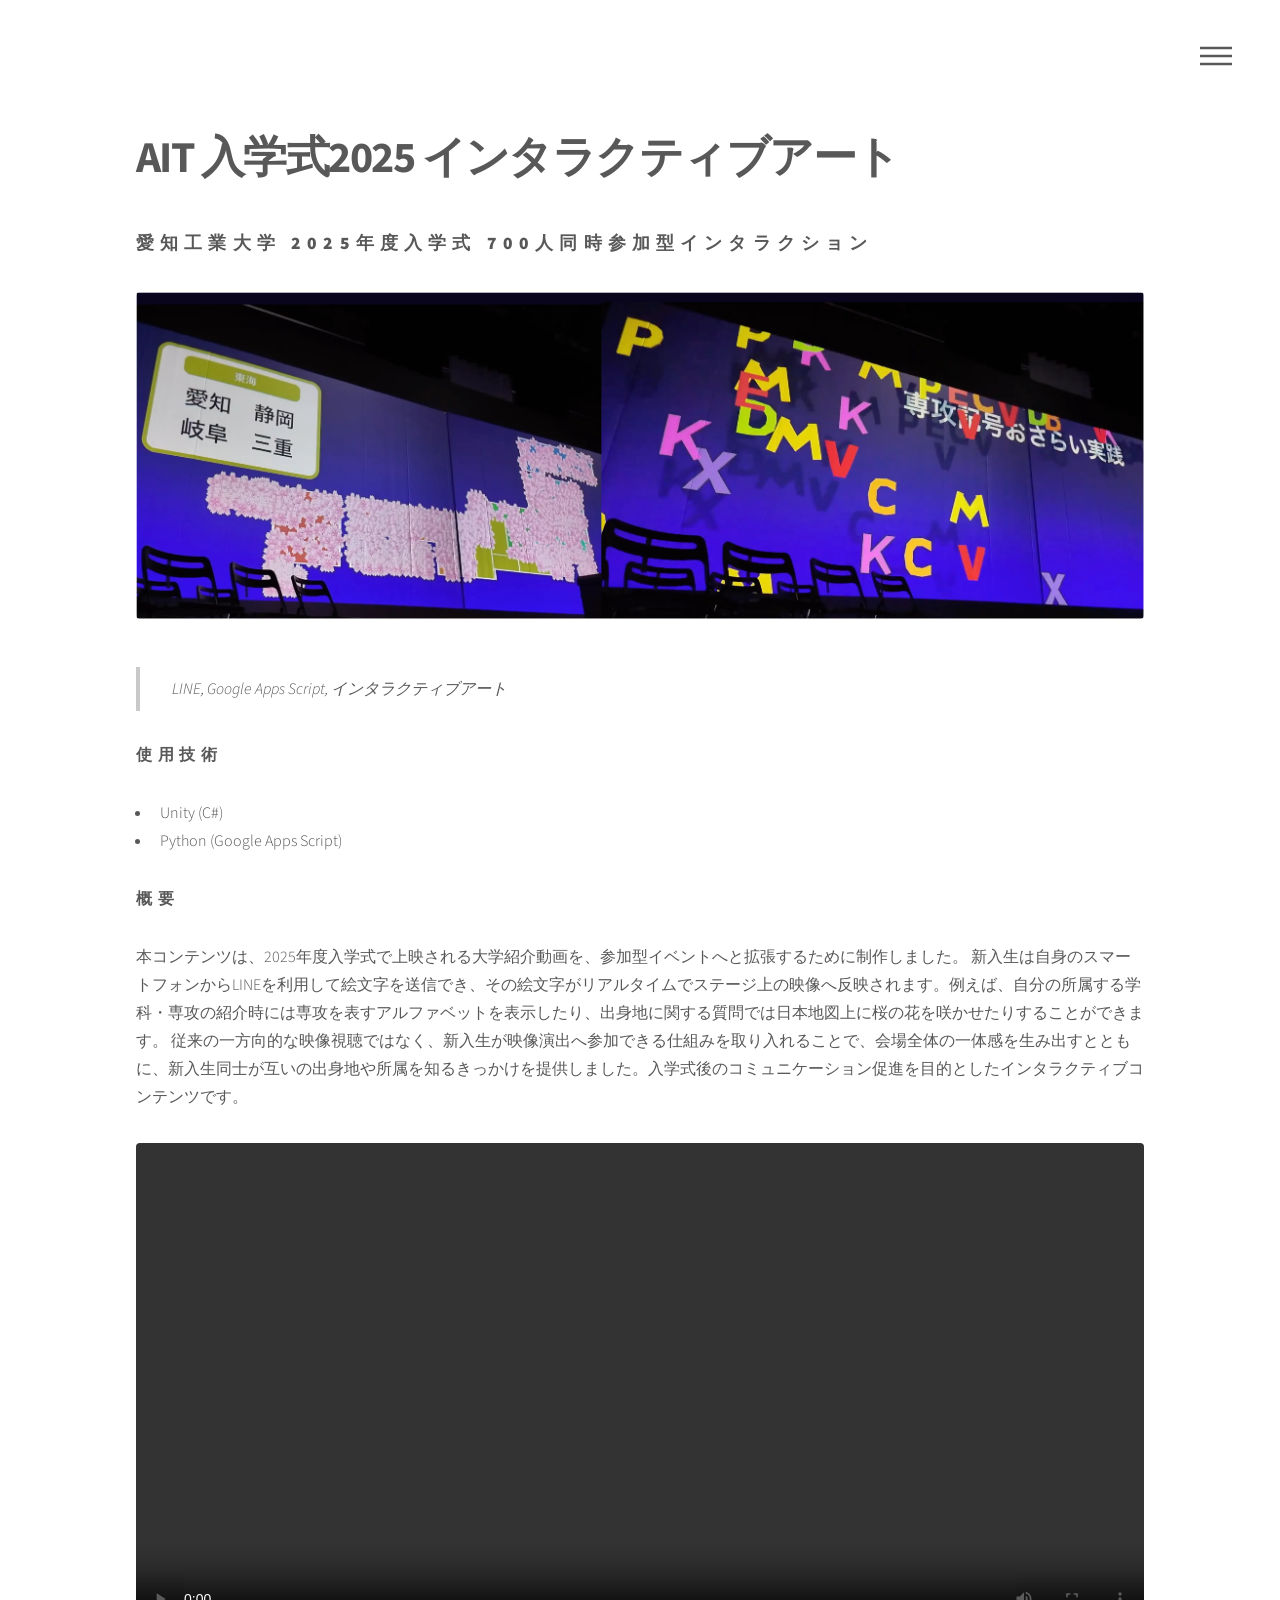
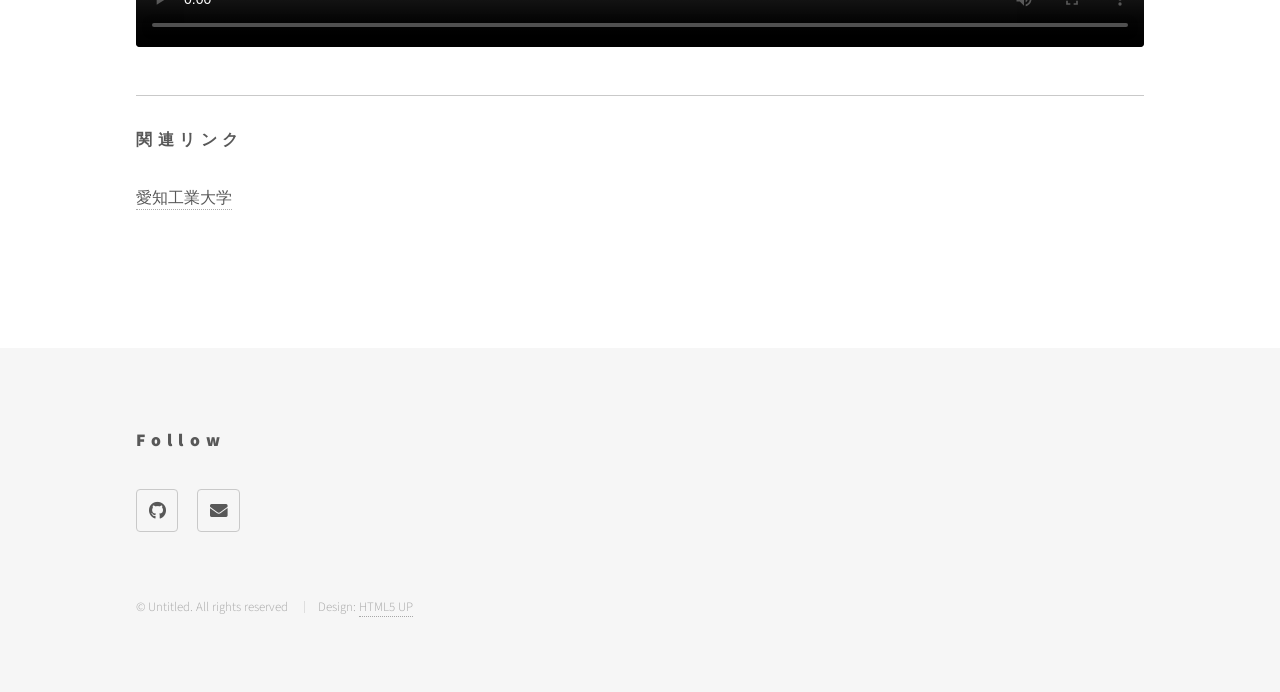
==== commit 541cbf4e: "change webp" ====
--- a/sub_pages/ait.html
+++ b/sub_pages/ait.html
@@ -59,7 +59,7 @@
             <div class="inner">
                 <h1>AIT 入学式2025 インタラクティブアート</h1>
                 <h2>愛知工業大学 2025年度入学式 700人同時参加型インタラクション</h2>
-                <span class="image main"><img src="../images/sub_pages/ait/header.png" alt="" /></span>
+                <span class="image main"><img src="../images/sub_pages/ait/header.webp" alt="" /></span>
 
                 <blockquote>LINE, Google Apps Script, インタラクティブアート</blockquote>
 
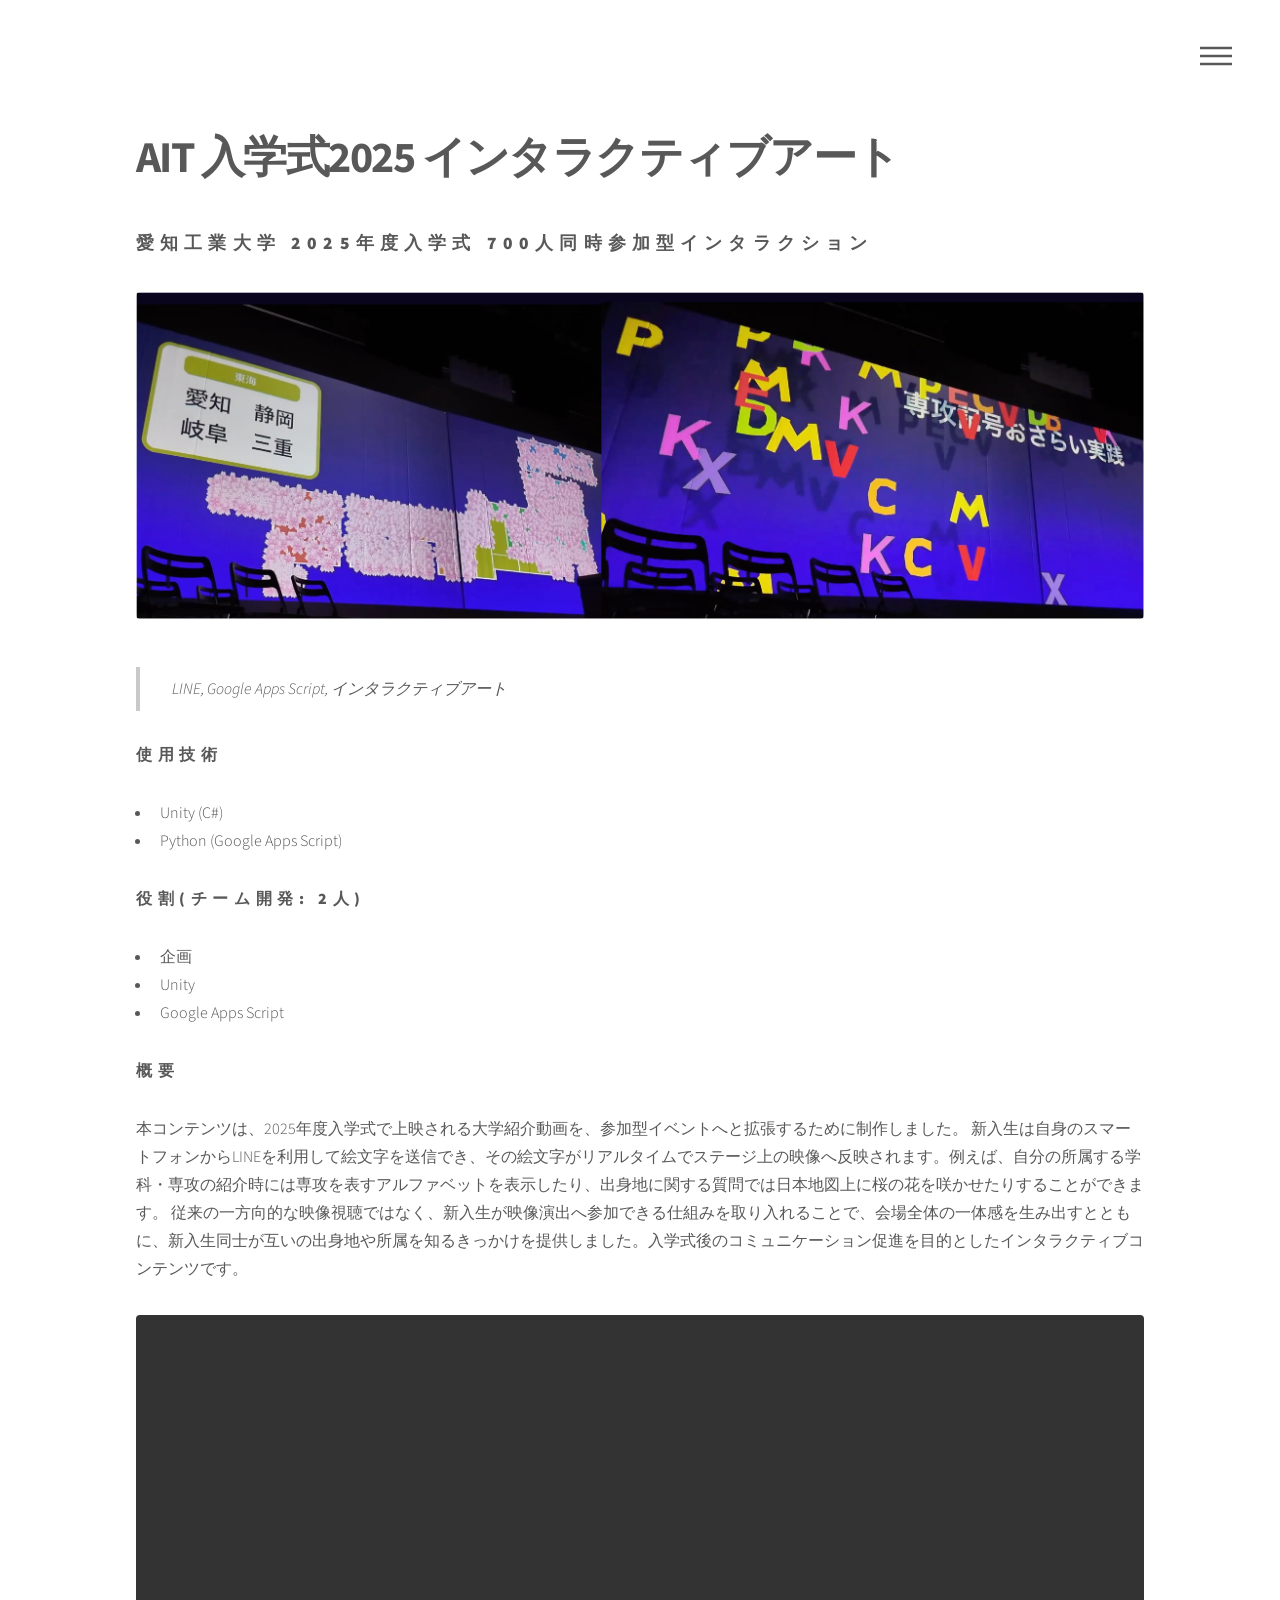
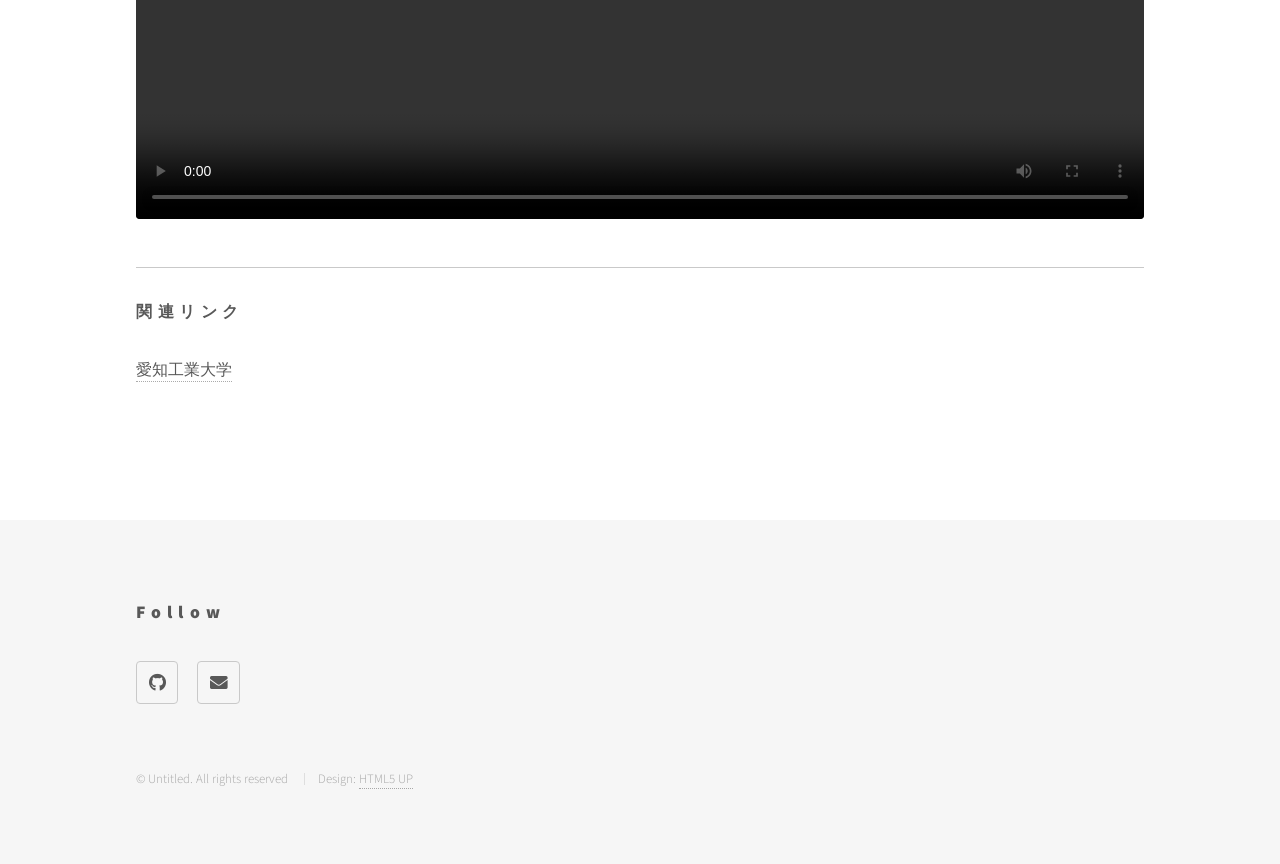
==== commit 084041db: "add: team" ====
--- a/sub_pages/ait.html
+++ b/sub_pages/ait.html
@@ -69,6 +69,13 @@
                         <li>Unity (C#)</li>
                         <li>Python (Google Apps Script)</li>
                     </ul>
+
+                    <h3>役割(チーム開発: 2人)</h3>
+                    <ul>
+                        <li>企画</li>
+                        <li>Unity</li>
+                        <li>Google Apps Script</li>
+                    </ul>
                 </div>
 
                 <h3>概要</h3>
